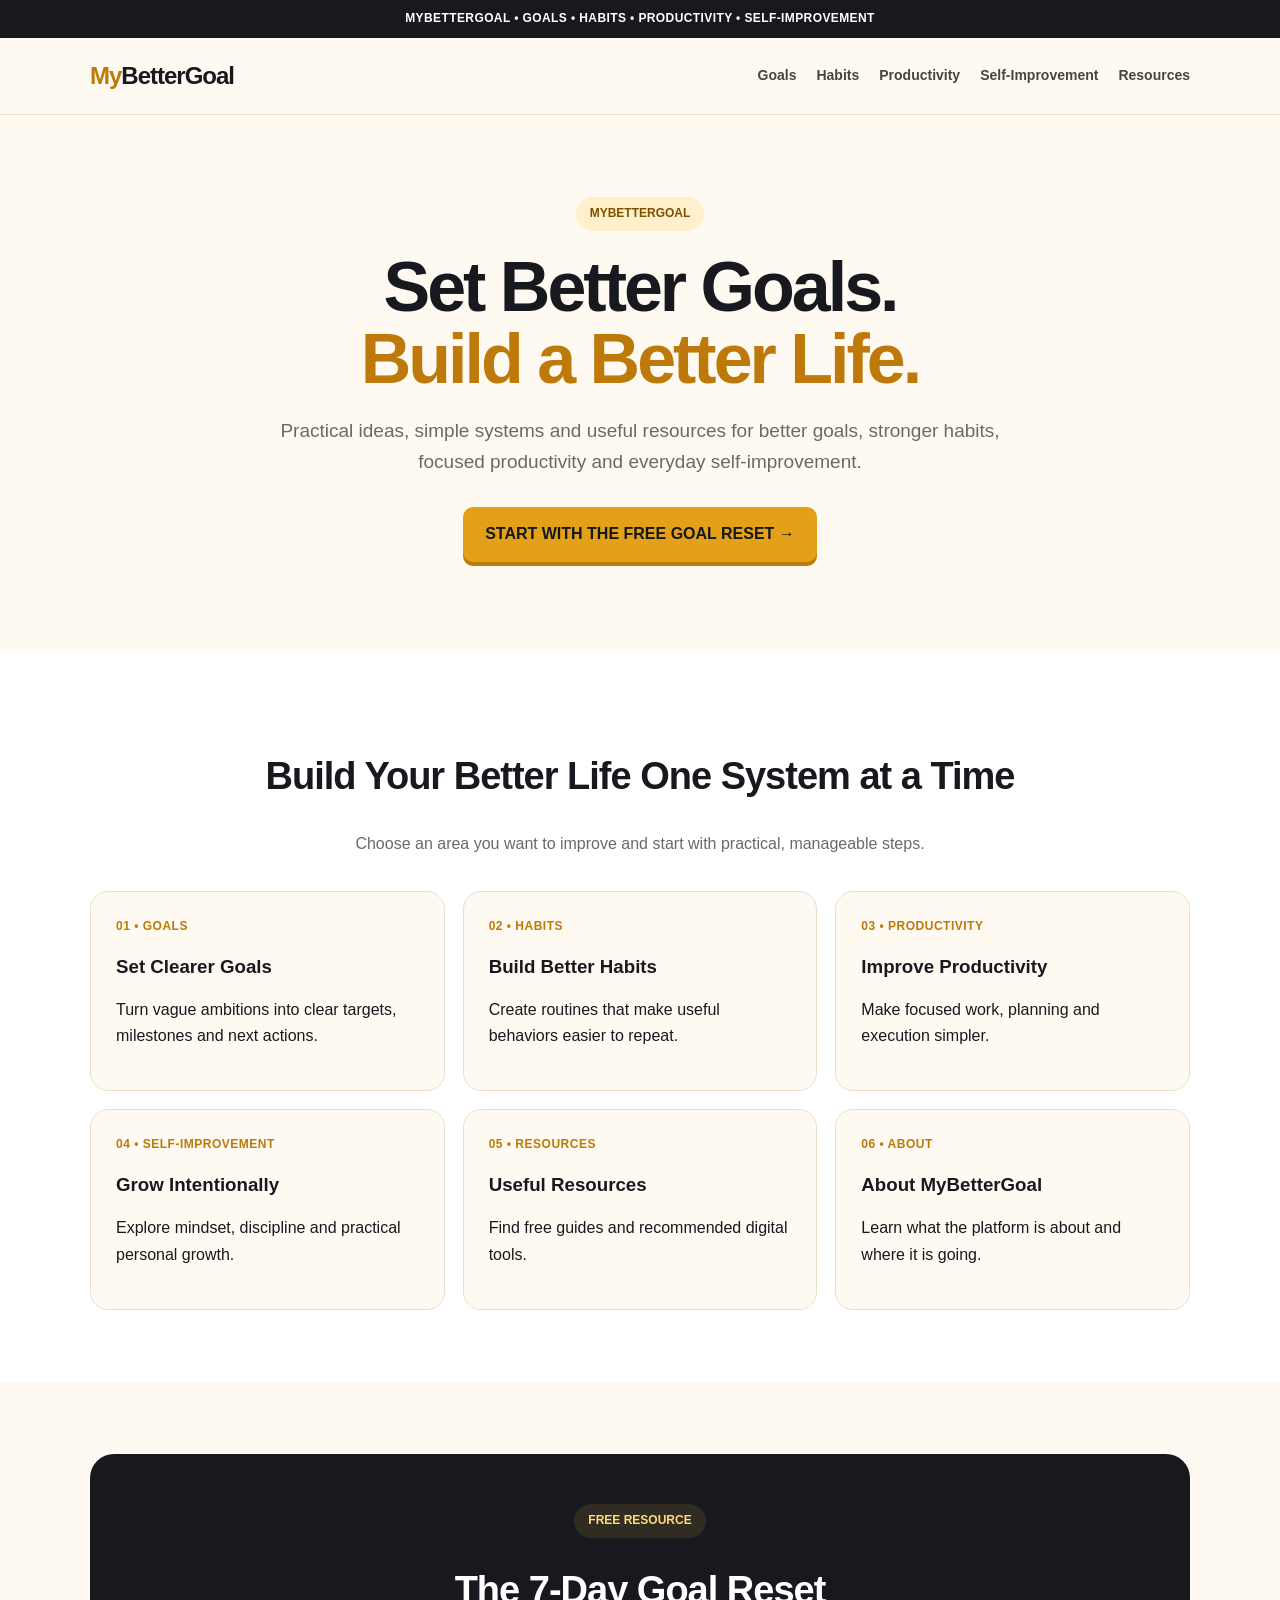
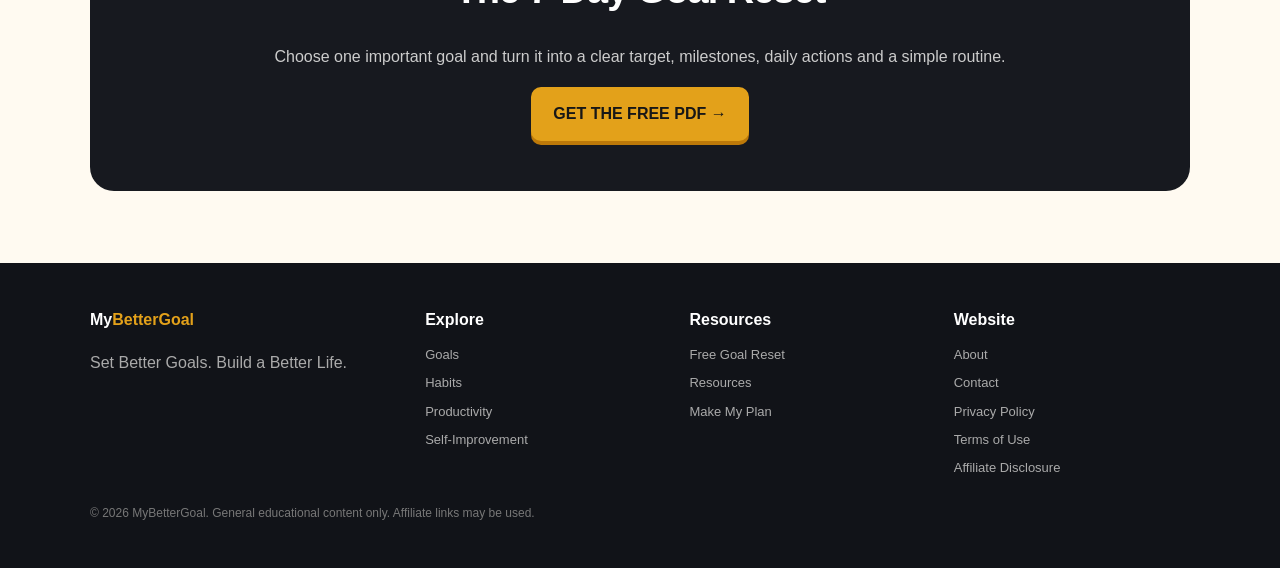
==== index.html @ 0b48a6c0 "Launch MyBetterGoal website" ====
<!doctype html>
<html lang="en">
<head>
<meta charset="utf-8">
<meta name="viewport" content="width=device-width, initial-scale=1">
<title>Goals, Habits & Self-Improvement | MyBetterGoal</title>
<meta name="description" content="MyBetterGoal helps you set better goals, build stronger habits, improve productivity and create a better life.">
<link rel="stylesheet" href="/assets/css/style.css">
</head>
<body>
<div class="topbar">MYBETTERGOAL • GOALS • HABITS • PRODUCTIVITY • SELF-IMPROVEMENT</div>
<header class="site-header"><div class="container"><nav>
<a class="logo" href="/"><span class="my">My</span>BetterGoal</a>
<div class="nav">
<a href="/goals/">Goals</a><a href="/habits/">Habits</a><a href="/productivity/">Productivity</a>
<a href="/self-improvement/">Self-Improvement</a><a href="/resources/">Resources</a>
</div></nav></div></header>

<main>
<section class="hero"><div class="container">
<div class="pill">MYBETTERGOAL</div>
<h1>Set Better Goals.<br><span class="accent">Build a Better Life.</span></h1>
<p class="lead">Practical ideas, simple systems and useful resources for better goals, stronger habits, focused productivity and everyday self-improvement.</p>
<a class="btn" href="/free-goal-reset/">START WITH THE FREE GOAL RESET →</a>
</div></section>
<section class="section white"><div class="container">
<h2 class="center">Build Your Better Life One System at a Time</h2>
<p class="intro center">Choose an area you want to improve and start with practical, manageable steps.</p>
<div class="grid">
<a class="card card-link" href="/goals/"><div class="number">01 • GOALS</div><h3>Set Clearer Goals</h3><p>Turn vague ambitions into clear targets, milestones and next actions.</p></a>
<a class="card card-link" href="/habits/"><div class="number">02 • HABITS</div><h3>Build Better Habits</h3><p>Create routines that make useful behaviors easier to repeat.</p></a>
<a class="card card-link" href="/productivity/"><div class="number">03 • PRODUCTIVITY</div><h3>Improve Productivity</h3><p>Make focused work, planning and execution simpler.</p></a>
<a class="card card-link" href="/self-improvement/"><div class="number">04 • SELF-IMPROVEMENT</div><h3>Grow Intentionally</h3><p>Explore mindset, discipline and practical personal growth.</p></a>
<a class="card card-link" href="/resources/"><div class="number">05 • RESOURCES</div><h3>Useful Resources</h3><p>Find free guides and recommended digital tools.</p></a>
<a class="card card-link" href="/about/"><div class="number">06 • ABOUT</div><h3>About MyBetterGoal</h3><p>Learn what the platform is about and where it is going.</p></a>
</div></div></section>
<section class="section"><div class="container"><div class="darkbox">
<div class="pill">FREE RESOURCE</div><h2>The 7-Day Goal Reset</h2>
<p>Choose one important goal and turn it into a clear target, milestones, daily actions and a simple routine.</p>
<a class="btn" href="/free-goal-reset/">GET THE FREE PDF →</a>
</div></div></section>
</main>

<footer><div class="container"><div class="footer-grid">
<div><div class="footer-title">My<span style="color:#e3a11a">BetterGoal</span></div><p>Set Better Goals. Build a Better Life.</p></div>
<div><div class="footer-title">Explore</div><div class="footer-links">
<a href="/goals/">Goals</a><a href="/habits/">Habits</a><a href="/productivity/">Productivity</a><a href="/self-improvement/">Self-Improvement</a></div></div>
<div><div class="footer-title">Resources</div><div class="footer-links">
<a href="/free-goal-reset/">Free Goal Reset</a><a href="/resources/">Resources</a><a href="/make-my-plan/">Make My Plan</a></div></div>
<div><div class="footer-title">Website</div><div class="footer-links">
<a href="/about/">About</a><a href="/contact/">Contact</a><a href="/privacy-policy.html">Privacy Policy</a>
<a href="/terms.html">Terms of Use</a><a href="/affiliate-disclosure.html">Affiliate Disclosure</a></div></div>
</div><div class="fine">© 2026 MyBetterGoal. General educational content only. Affiliate links may be used.</div></div></footer>
</body></html>
---- assets/css/style.css ----
:root{--bg:#fffaf1;--ink:#17191f;--muted:#696969;--accent:#e3a11a;--accent-dark:#bd7909;--card:#fff;--line:#eadfcd}
*{box-sizing:border-box}html{scroll-behavior:smooth}body{margin:0;background:var(--bg);color:var(--ink);font-family:Arial,Helvetica,sans-serif;line-height:1.65}
a{color:inherit}.container{width:min(1100px,92%);margin:auto}
.topbar{background:var(--ink);color:#fff;text-align:center;font-size:12px;font-weight:800;padding:9px 12px;letter-spacing:.4px}
header.site-header{background:var(--bg);border-bottom:1px solid var(--line)}nav{min-height:76px;display:flex;align-items:center;justify-content:space-between;gap:20px}
.logo{text-decoration:none;font-size:24px;font-weight:900;letter-spacing:-1px}.logo .my{color:var(--accent-dark)}
.nav{display:flex;gap:20px;align-items:center}.nav a{text-decoration:none;font-size:14px;font-weight:700;color:#454545}.nav a:hover{color:var(--accent-dark)}
.hero{padding:82px 0 90px;text-align:center}.pill{display:inline-block;background:#fff0cb;color:#7c5200;border-radius:999px;padding:7px 14px;font-size:12px;font-weight:900}
h1{font-size:clamp(42px,6vw,70px);line-height:1.03;letter-spacing:-3px;margin:20px auto;max-width:900px}h2{font-size:38px;line-height:1.15;letter-spacing:-1px}h3{line-height:1.2}
.accent{color:var(--accent-dark)}.lead{font-size:19px;color:var(--muted);max-width:750px;margin:0 auto 30px}
.btn{display:inline-block;background:var(--accent);color:#171717;text-decoration:none;font-weight:900;padding:14px 22px;border-radius:10px;box-shadow:0 4px var(--accent-dark);transition:.15s}.btn:hover{transform:translateY(-1px)}
.btn.dark{background:var(--ink);color:#fff;box-shadow:none}.btn.small{padding:10px 16px;font-size:13px}
.section{padding:72px 0}.white{background:#fff}.center{text-align:center}.intro{max-width:730px;margin:0 auto 34px;color:var(--muted)}
.grid{display:grid;grid-template-columns:repeat(3,1fr);gap:18px}.card{background:var(--card);border:1px solid var(--line);border-radius:18px;padding:25px}.white .card{background:var(--bg)}
.card-link{text-decoration:none}.number{color:var(--accent-dark);font-size:12px;font-weight:900;letter-spacing:.5px}
.darkbox{background:var(--ink);color:#fff;border-radius:24px;padding:50px;text-align:center}.darkbox p{color:#ccc}.darkbox .pill{background:#302c22;color:#ffd979}
.article{max-width:820px;margin:auto}.article h1{max-width:none;font-size:52px}.article p,.article li{font-size:17px;color:#4f4f4f}.article li{margin:8px 0}
.offer{background:#fff;border:1px solid var(--line);border-radius:24px;overflow:hidden;box-shadow:0 16px 45px rgba(40,30,15,.08)}.offer-head{background:var(--ink);color:#fff;text-align:center;padding:48px}.offer-head h1{color:#fff}.offer-body{padding:40px}.two{display:grid;grid-template-columns:1.2fr .8fr;gap:30px}.price{background:#fff7e4;border:1px solid #efd49a;border-radius:18px;padding:28px;text-align:center}.price .big{font-size:30px;font-weight:900}.feature{padding:14px 0;border-bottom:1px solid #eee}.feature span{display:block;color:var(--muted);font-size:14px}
footer{background:#111318;color:#aaa;padding:44px 0}.footer-grid{display:grid;grid-template-columns:1.3fr 1fr 1fr 1fr;gap:28px}.footer-title{color:#fff;font-weight:900;margin-bottom:10px}.footer-links{display:flex;flex-direction:column;gap:7px}.footer-links a{font-size:13px;color:#aaa;text-decoration:none}.footer-links a:hover{color:#fff}.fine{font-size:12px;color:#777;margin-top:25px}
@media(max-width:760px){.nav{display:none}.grid,.two,.footer-grid{grid-template-columns:1fr}.hero{padding:55px 0 65px}.section{padding:52px 0}h1{letter-spacing:-2px}.darkbox,.offer-body{padding:27px}}
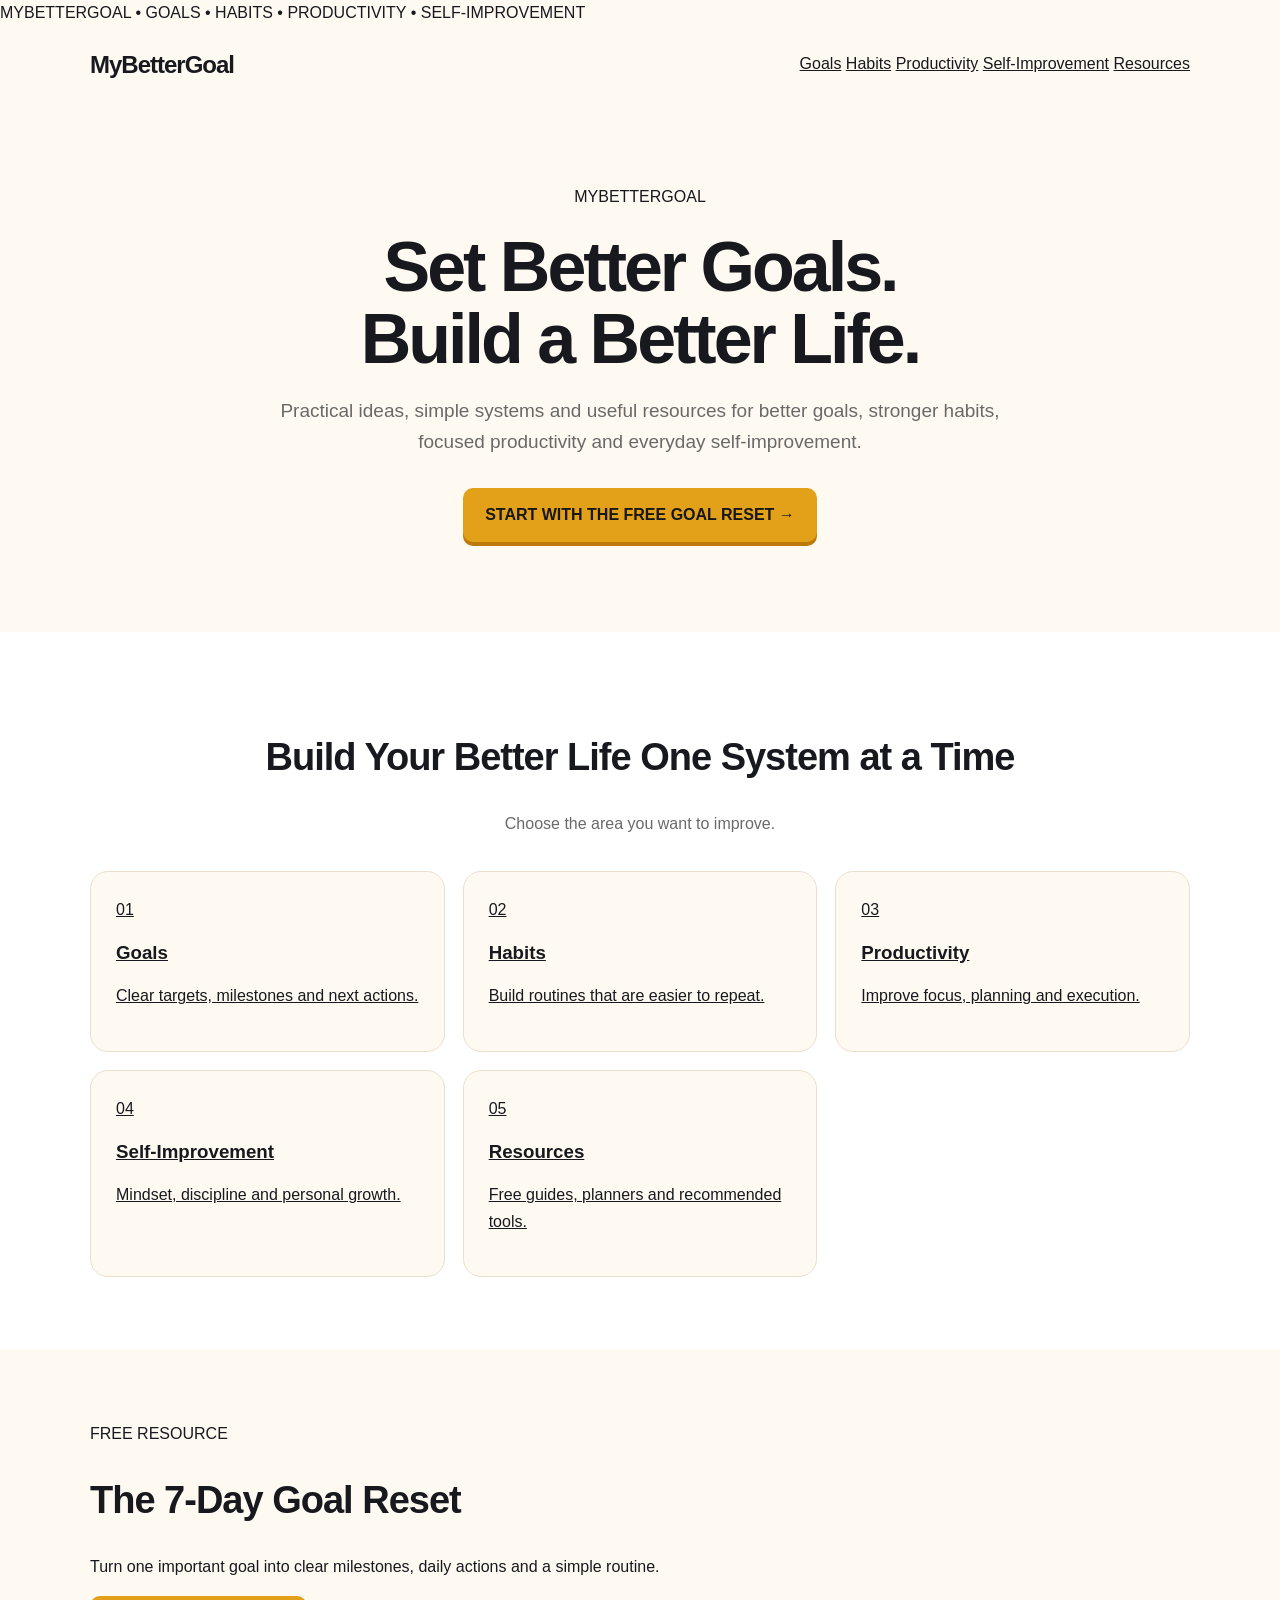
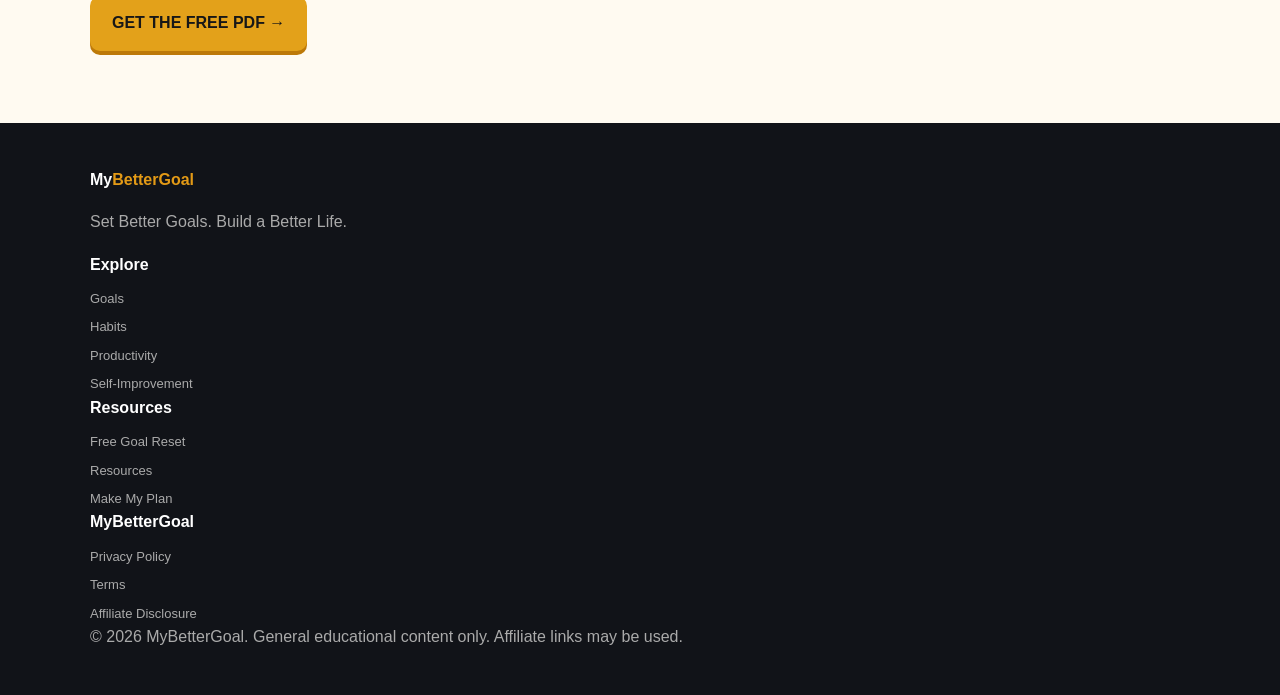
==== commit 043496b1: "Update index.html" ====
--- a/index.html
+++ b/index.html
@@ -1,54 +1,323 @@
 <!doctype html>
 <html lang="en">
+
 <head>
 <meta charset="utf-8">
 <meta name="viewport" content="width=device-width, initial-scale=1">
+
 <title>Goals, Habits & Self-Improvement | MyBetterGoal</title>
-<meta name="description" content="MyBetterGoal helps you set better goals, build stronger habits, improve productivity and create a better life.">
+
+<meta
+  name="description"
+  content="MyBetterGoal helps you set better goals, build better habits and improve productivity."
+>
+
 <link rel="stylesheet" href="/assets/css/style.css">
 </head>
+
 <body>
-<div class="topbar">MYBETTERGOAL • GOALS • HABITS • PRODUCTIVITY • SELF-IMPROVEMENT</div>
-<header class="site-header"><div class="container"><nav>
-<a class="logo" href="/"><span class="my">My</span>BetterGoal</a>
-<div class="nav">
-<a href="/goals/">Goals</a><a href="/habits/">Habits</a><a href="/productivity/">Productivity</a>
-<a href="/self-improvement/">Self-Improvement</a><a href="/resources/">Resources</a>
-</div></nav></div></header>
-
-<main>
-<section class="hero"><div class="container">
-<div class="pill">MYBETTERGOAL</div>
-<h1>Set Better Goals.<br><span class="accent">Build a Better Life.</span></h1>
-<p class="lead">Practical ideas, simple systems and useful resources for better goals, stronger habits, focused productivity and everyday self-improvement.</p>
-<a class="btn" href="/free-goal-reset/">START WITH THE FREE GOAL RESET →</a>
-</div></section>
-<section class="section white"><div class="container">
-<h2 class="center">Build Your Better Life One System at a Time</h2>
-<p class="intro center">Choose an area you want to improve and start with practical, manageable steps.</p>
-<div class="grid">
-<a class="card card-link" href="/goals/"><div class="number">01 • GOALS</div><h3>Set Clearer Goals</h3><p>Turn vague ambitions into clear targets, milestones and next actions.</p></a>
-<a class="card card-link" href="/habits/"><div class="number">02 • HABITS</div><h3>Build Better Habits</h3><p>Create routines that make useful behaviors easier to repeat.</p></a>
-<a class="card card-link" href="/productivity/"><div class="number">03 • PRODUCTIVITY</div><h3>Improve Productivity</h3><p>Make focused work, planning and execution simpler.</p></a>
-<a class="card card-link" href="/self-improvement/"><div class="number">04 • SELF-IMPROVEMENT</div><h3>Grow Intentionally</h3><p>Explore mindset, discipline and practical personal growth.</p></a>
-<a class="card card-link" href="/resources/"><div class="number">05 • RESOURCES</div><h3>Useful Resources</h3><p>Find free guides and recommended digital tools.</p></a>
-<a class="card card-link" href="/about/"><div class="number">06 • ABOUT</div><h3>About MyBetterGoal</h3><p>Learn what the platform is about and where it is going.</p></a>
-</div></div></section>
-<section class="section"><div class="container"><div class="darkbox">
-<div class="pill">FREE RESOURCE</div><h2>The 7-Day Goal Reset</h2>
-<p>Choose one important goal and turn it into a clear target, milestones, daily actions and a simple routine.</p>
-<a class="btn" href="/free-goal-reset/">GET THE FREE PDF →</a>
-</div></div></section>
-</main>
-
-<footer><div class="container"><div class="footer-grid">
-<div><div class="footer-title">My<span style="color:#e3a11a">BetterGoal</span></div><p>Set Better Goals. Build a Better Life.</p></div>
-<div><div class="footer-title">Explore</div><div class="footer-links">
-<a href="/goals/">Goals</a><a href="/habits/">Habits</a><a href="/productivity/">Productivity</a><a href="/self-improvement/">Self-Improvement</a></div></div>
-<div><div class="footer-title">Resources</div><div class="footer-links">
-<a href="/free-goal-reset/">Free Goal Reset</a><a href="/resources/">Resources</a><a href="/make-my-plan/">Make My Plan</a></div></div>
-<div><div class="footer-title">Website</div><div class="footer-links">
-<a href="/about/">About</a><a href="/contact/">Contact</a><a href="/privacy-policy.html">Privacy Policy</a>
-<a href="/terms.html">Terms of Use</a><a href="/affiliate-disclosure.html">Affiliate Disclosure</a></div></div>
-</div><div class="fine">© 2026 MyBetterGoal. General educational content only. Affiliate links may be used.</div></div></footer>
-</body></html>+
+<div class="top">
+  MYBETTERGOAL • GOALS • HABITS • PRODUCTIVITY • SELF-IMPROVEMENT
+</div>
+
+<div class="container">
+
+  <nav>
+
+    <a class="logo" href="/">
+      <span>My</span>BetterGoal
+    </a>
+
+    <div class="navlinks">
+
+      <a href="/goals/">Goals</a>
+
+      <a href="/habits/">Habits</a>
+
+      <a href="/productivity/">Productivity</a>
+
+      <a href="/self-improvement/">Self-Improvement</a>
+
+      <a href="/resources/">Resources</a>
+
+    </div>
+
+  </nav>
+
+</div>
+
+
+<header class="hero">
+
+  <div class="container">
+
+    <div class="badge">
+      MYBETTERGOAL
+    </div>
+
+    <h1>
+      Set Better Goals.<br>
+      <span class="gold">Build a Better Life.</span>
+    </h1>
+
+    <p class="lead">
+      Practical ideas, simple systems and useful resources for better goals,
+      stronger habits, focused productivity and everyday self-improvement.
+    </p>
+
+    <a class="btn" href="/free-goal-reset/">
+      START WITH THE FREE GOAL RESET →
+    </a>
+
+  </div>
+
+</header>
+
+
+<section class="section white">
+
+  <div class="container">
+
+    <h2 class="center">
+      Build Your Better Life One System at a Time
+    </h2>
+
+    <p class="intro center">
+      Choose the area you want to improve.
+    </p>
+
+    <div class="grid">
+
+      <a class="card" href="/goals/">
+
+        <div class="num">
+          01
+        </div>
+
+        <h3>
+          Goals
+        </h3>
+
+        <p>
+          Clear targets, milestones and next actions.
+        </p>
+
+      </a>
+
+
+      <a class="card" href="/habits/">
+
+        <div class="num">
+          02
+        </div>
+
+        <h3>
+          Habits
+        </h3>
+
+        <p>
+          Build routines that are easier to repeat.
+        </p>
+
+      </a>
+
+
+      <a class="card" href="/productivity/">
+
+        <div class="num">
+          03
+        </div>
+
+        <h3>
+          Productivity
+        </h3>
+
+        <p>
+          Improve focus, planning and execution.
+        </p>
+
+      </a>
+
+
+      <a class="card" href="/self-improvement/">
+
+        <div class="num">
+          04
+        </div>
+
+        <h3>
+          Self-Improvement
+        </h3>
+
+        <p>
+          Mindset, discipline and personal growth.
+        </p>
+
+      </a>
+
+
+      <a class="card" href="/resources/">
+
+        <div class="num">
+          05
+        </div>
+
+        <h3>
+          Resources
+        </h3>
+
+        <p>
+          Free guides, planners and recommended tools.
+        </p>
+
+      </a>
+
+    </div>
+
+  </div>
+
+</section>
+
+
+<section class="section">
+
+  <div class="container">
+
+    <div class="resource">
+
+      <div class="badge">
+        FREE RESOURCE
+      </div>
+
+      <h2>
+        The 7-Day Goal Reset
+      </h2>
+
+      <p>
+        Turn one important goal into clear milestones,
+        daily actions and a simple routine.
+      </p>
+
+      <a class="btn" href="/free-goal-reset/">
+        GET THE FREE PDF →
+      </a>
+
+    </div>
+
+  </div>
+
+</section>
+
+
+<footer>
+
+  <div class="container">
+
+    <div class="footergrid">
+
+      <div>
+
+        <div class="footer-title">
+          My<span style="color:#e39a16">BetterGoal</span>
+        </div>
+
+        <p>
+          Set Better Goals. Build a Better Life.
+        </p>
+
+      </div>
+
+
+      <div>
+
+        <div class="footer-title">
+          Explore
+        </div>
+
+        <div class="footer-links">
+
+          <a href="/goals/">
+            Goals
+          </a>
+
+          <a href="/habits/">
+            Habits
+          </a>
+
+          <a href="/productivity/">
+            Productivity
+          </a>
+
+          <a href="/self-improvement/">
+            Self-Improvement
+          </a>
+
+        </div>
+
+      </div>
+
+
+      <div>
+
+        <div class="footer-title">
+          Resources
+        </div>
+
+        <div class="footer-links">
+
+          <a href="/free-goal-reset/">
+            Free Goal Reset
+          </a>
+
+          <a href="/resources/">
+            Resources
+          </a>
+
+          <a href="/make-my-plan/">
+            Make My Plan
+          </a>
+
+        </div>
+
+      </div>
+
+
+      <div>
+
+        <div class="footer-title">
+          MyBetterGoal
+        </div>
+
+        <div class="footer-links">
+
+
+          <a href="/privacy-policy.html">
+            Privacy Policy
+          </a>
+
+          <a href="/terms.html">
+            Terms
+          </a>
+
+          <a href="/affiliate-disclosure.html">
+            Affiliate Disclosure
+          </a>
+
+        </div>
+
+      </div>
+
+    </div>
+
+    <div class="legal">
+      © 2026 MyBetterGoal. General educational content only.
+      Affiliate links may be used.
+    </div>
+
+  </div>
+
+</footer>
+
+</body>
+</html>
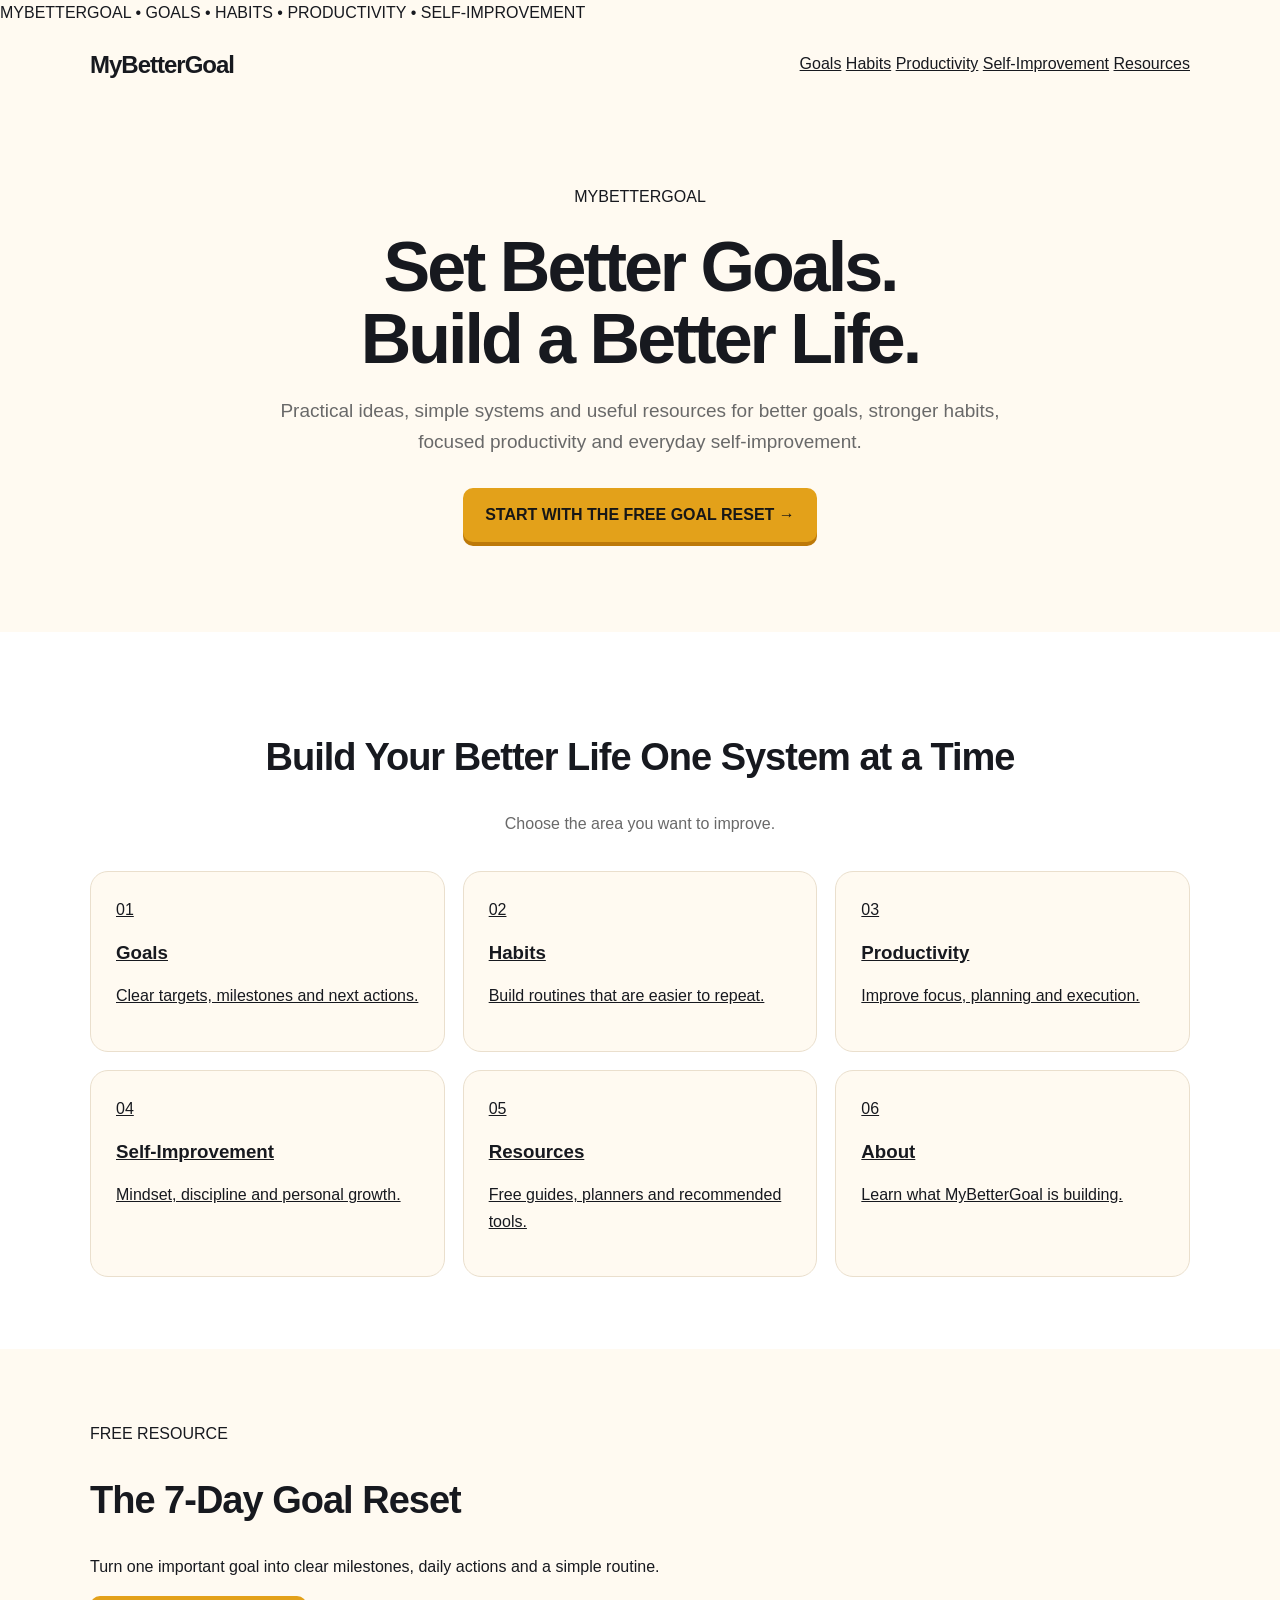
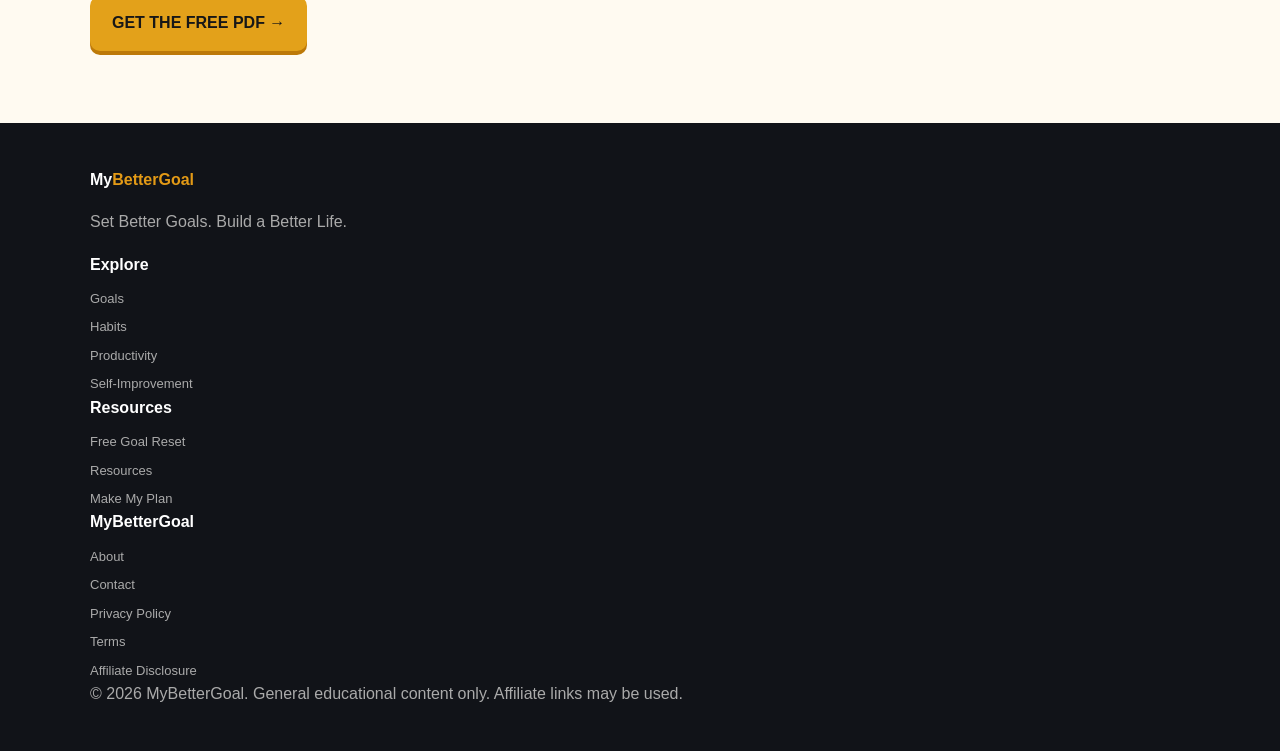
==== commit 6b57f251: "Update index.html" ====
--- a/index.html
+++ b/index.html
@@ -3,7 +3,7 @@
 
 <head>
 <meta charset="utf-8">
-<meta name="viewport" content="width=device-width, initial-scale=1">
+<meta name="viewport" content="width=device-width,initial-scale=1">
 
 <title>Goals, Habits & Self-Improvement | MyBetterGoal</title>
 
@@ -18,304 +18,219 @@
 <body>
 
 <div class="top">
-  MYBETTERGOAL • GOALS • HABITS • PRODUCTIVITY • SELF-IMPROVEMENT
-</div>
-
-<div class="container">
-
-  <nav>
-
-    <a class="logo" href="/">
-      <span>My</span>BetterGoal
-    </a>
-
-    <div class="navlinks">
-
-      <a href="/goals/">Goals</a>
-
-      <a href="/habits/">Habits</a>
-
-      <a href="/productivity/">Productivity</a>
-
-      <a href="/self-improvement/">Self-Improvement</a>
-
-      <a href="/resources/">Resources</a>
-
-    </div>
-
-  </nav>
-
-</div>
-
+MYBETTERGOAL • GOALS • HABITS • PRODUCTIVITY • SELF-IMPROVEMENT
+</div>
+
+<div class="container">
+
+<nav>
+
+<a class="logo" href="/">
+<span>My</span>BetterGoal
+</a>
+
+<div class="navlinks">
+
+<a href="/goals/">Goals</a>
+<a href="/habits/">Habits</a>
+<a href="/productivity/">Productivity</a>
+<a href="/self-improvement/">Self-Improvement</a>
+<a href="/resources/">Resources</a>
+
+</div>
+
+</nav>
+
+</div>
 
 <header class="hero">
 
-  <div class="container">
-
-    <div class="badge">
-      MYBETTERGOAL
-    </div>
-
-    <h1>
-      Set Better Goals.<br>
-      <span class="gold">Build a Better Life.</span>
-    </h1>
-
-    <p class="lead">
-      Practical ideas, simple systems and useful resources for better goals,
-      stronger habits, focused productivity and everyday self-improvement.
-    </p>
-
-    <a class="btn" href="/free-goal-reset/">
-      START WITH THE FREE GOAL RESET →
-    </a>
-
-  </div>
+<div class="container">
+
+<div class="badge">
+MYBETTERGOAL
+</div>
+
+<h1>
+Set Better Goals.<br>
+<span class="gold">Build a Better Life.</span>
+</h1>
+
+<p class="lead">
+Practical ideas, simple systems and useful resources for better goals,
+stronger habits, focused productivity and everyday self-improvement.
+</p>
+
+<a class="btn" href="/free-goal-reset/">
+START WITH THE FREE GOAL RESET →
+</a>
+
+</div>
 
 </header>
 
-
 <section class="section white">
 
-  <div class="container">
-
-    <h2 class="center">
-      Build Your Better Life One System at a Time
-    </h2>
-
-    <p class="intro center">
-      Choose the area you want to improve.
-    </p>
-
-    <div class="grid">
-
-      <a class="card" href="/goals/">
-
-        <div class="num">
-          01
-        </div>
-
-        <h3>
-          Goals
-        </h3>
-
-        <p>
-          Clear targets, milestones and next actions.
-        </p>
-
-      </a>
-
-
-      <a class="card" href="/habits/">
-
-        <div class="num">
-          02
-        </div>
-
-        <h3>
-          Habits
-        </h3>
-
-        <p>
-          Build routines that are easier to repeat.
-        </p>
-
-      </a>
-
-
-      <a class="card" href="/productivity/">
-
-        <div class="num">
-          03
-        </div>
-
-        <h3>
-          Productivity
-        </h3>
-
-        <p>
-          Improve focus, planning and execution.
-        </p>
-
-      </a>
-
-
-      <a class="card" href="/self-improvement/">
-
-        <div class="num">
-          04
-        </div>
-
-        <h3>
-          Self-Improvement
-        </h3>
-
-        <p>
-          Mindset, discipline and personal growth.
-        </p>
-
-      </a>
-
-
-      <a class="card" href="/resources/">
-
-        <div class="num">
-          05
-        </div>
-
-        <h3>
-          Resources
-        </h3>
-
-        <p>
-          Free guides, planners and recommended tools.
-        </p>
-
-      </a>
-
-    </div>
-
-  </div>
+<div class="container">
+
+<h2 class="center">
+Build Your Better Life One System at a Time
+</h2>
+
+<p class="intro center">
+Choose the area you want to improve.
+</p>
+
+<div class="grid">
+
+<a class="card" href="/goals/">
+<div class="num">01</div>
+<h3>Goals</h3>
+<p>Clear targets, milestones and next actions.</p>
+</a>
+
+<a class="card" href="/habits/">
+<div class="num">02</div>
+<h3>Habits</h3>
+<p>Build routines that are easier to repeat.</p>
+</a>
+
+<a class="card" href="/productivity/">
+<div class="num">03</div>
+<h3>Productivity</h3>
+<p>Improve focus, planning and execution.</p>
+</a>
+
+<a class="card" href="/self-improvement/">
+<div class="num">04</div>
+<h3>Self-Improvement</h3>
+<p>Mindset, discipline and personal growth.</p>
+</a>
+
+<a class="card" href="/resources/">
+<div class="num">05</div>
+<h3>Resources</h3>
+<p>Free guides, planners and recommended tools.</p>
+</a>
+
+<a class="card" href="/about/">
+<div class="num">06</div>
+<h3>About</h3>
+<p>Learn what MyBetterGoal is building.</p>
+</a>
+
+</div>
+
+</div>
 
 </section>
 
-
 <section class="section">
 
-  <div class="container">
-
-    <div class="resource">
-
-      <div class="badge">
-        FREE RESOURCE
-      </div>
-
-      <h2>
-        The 7-Day Goal Reset
-      </h2>
-
-      <p>
-        Turn one important goal into clear milestones,
-        daily actions and a simple routine.
-      </p>
-
-      <a class="btn" href="/free-goal-reset/">
-        GET THE FREE PDF →
-      </a>
-
-    </div>
-
-  </div>
+<div class="container">
+
+<div class="resource">
+
+<div class="badge">
+FREE RESOURCE
+</div>
+
+<h2>
+The 7-Day Goal Reset
+</h2>
+
+<p>
+Turn one important goal into clear milestones,
+daily actions and a simple routine.
+</p>
+
+<a class="btn" href="/free-goal-reset/">
+GET THE FREE PDF →
+</a>
+
+</div>
+
+</div>
 
 </section>
 
-
 <footer>
 
-  <div class="container">
-
-    <div class="footergrid">
-
-      <div>
-
-        <div class="footer-title">
-          My<span style="color:#e39a16">BetterGoal</span>
-        </div>
-
-        <p>
-          Set Better Goals. Build a Better Life.
-        </p>
-
-      </div>
-
-
-      <div>
-
-        <div class="footer-title">
-          Explore
-        </div>
-
-        <div class="footer-links">
-
-          <a href="/goals/">
-            Goals
-          </a>
-
-          <a href="/habits/">
-            Habits
-          </a>
-
-          <a href="/productivity/">
-            Productivity
-          </a>
-
-          <a href="/self-improvement/">
-            Self-Improvement
-          </a>
-
-        </div>
-
-      </div>
-
-
-      <div>
-
-        <div class="footer-title">
-          Resources
-        </div>
-
-        <div class="footer-links">
-
-          <a href="/free-goal-reset/">
-            Free Goal Reset
-          </a>
-
-          <a href="/resources/">
-            Resources
-          </a>
-
-          <a href="/make-my-plan/">
-            Make My Plan
-          </a>
-
-        </div>
-
-      </div>
-
-
-      <div>
-
-        <div class="footer-title">
-          MyBetterGoal
-        </div>
-
-        <div class="footer-links">
-
-
-          <a href="/privacy-policy.html">
-            Privacy Policy
-          </a>
-
-          <a href="/terms.html">
-            Terms
-          </a>
-
-          <a href="/affiliate-disclosure.html">
-            Affiliate Disclosure
-          </a>
-
-        </div>
-
-      </div>
-
-    </div>
-
-    <div class="legal">
-      © 2026 MyBetterGoal. General educational content only.
-      Affiliate links may be used.
-    </div>
-
-  </div>
+<div class="container">
+
+<div class="footergrid">
+
+<div>
+
+<div class="footer-title">
+My<span style="color:#e39a16">BetterGoal</span>
+</div>
+
+<p>
+Set Better Goals. Build a Better Life.
+</p>
+
+</div>
+
+<div>
+
+<div class="footer-title">
+Explore
+</div>
+
+<div class="footer-links">
+
+<a href="/goals/">Goals</a>
+<a href="/habits/">Habits</a>
+<a href="/productivity/">Productivity</a>
+<a href="/self-improvement/">Self-Improvement</a>
+
+</div>
+
+</div>
+
+<div>
+
+<div class="footer-title">
+Resources
+</div>
+
+<div class="footer-links">
+
+<a href="/free-goal-reset/">Free Goal Reset</a>
+<a href="/resources/">Resources</a>
+<a href="/make-my-plan/">Make My Plan</a>
+
+</div>
+
+</div>
+
+<div>
+
+<div class="footer-title">
+MyBetterGoal
+</div>
+
+<div class="footer-links">
+
+<a href="/about/">About</a>
+<a href="/contact/">Contact</a>
+<a href="/privacy-policy.html">Privacy Policy</a>
+<a href="/terms.html">Terms</a>
+<a href="/affiliate-disclosure.html">Affiliate Disclosure</a>
+
+</div>
+
+</div>
+
+</div>
+
+<div class="legal">
+© 2026 MyBetterGoal. General educational content only.
+Affiliate links may be used.
+</div>
+
+</div>
 
 </footer>
 
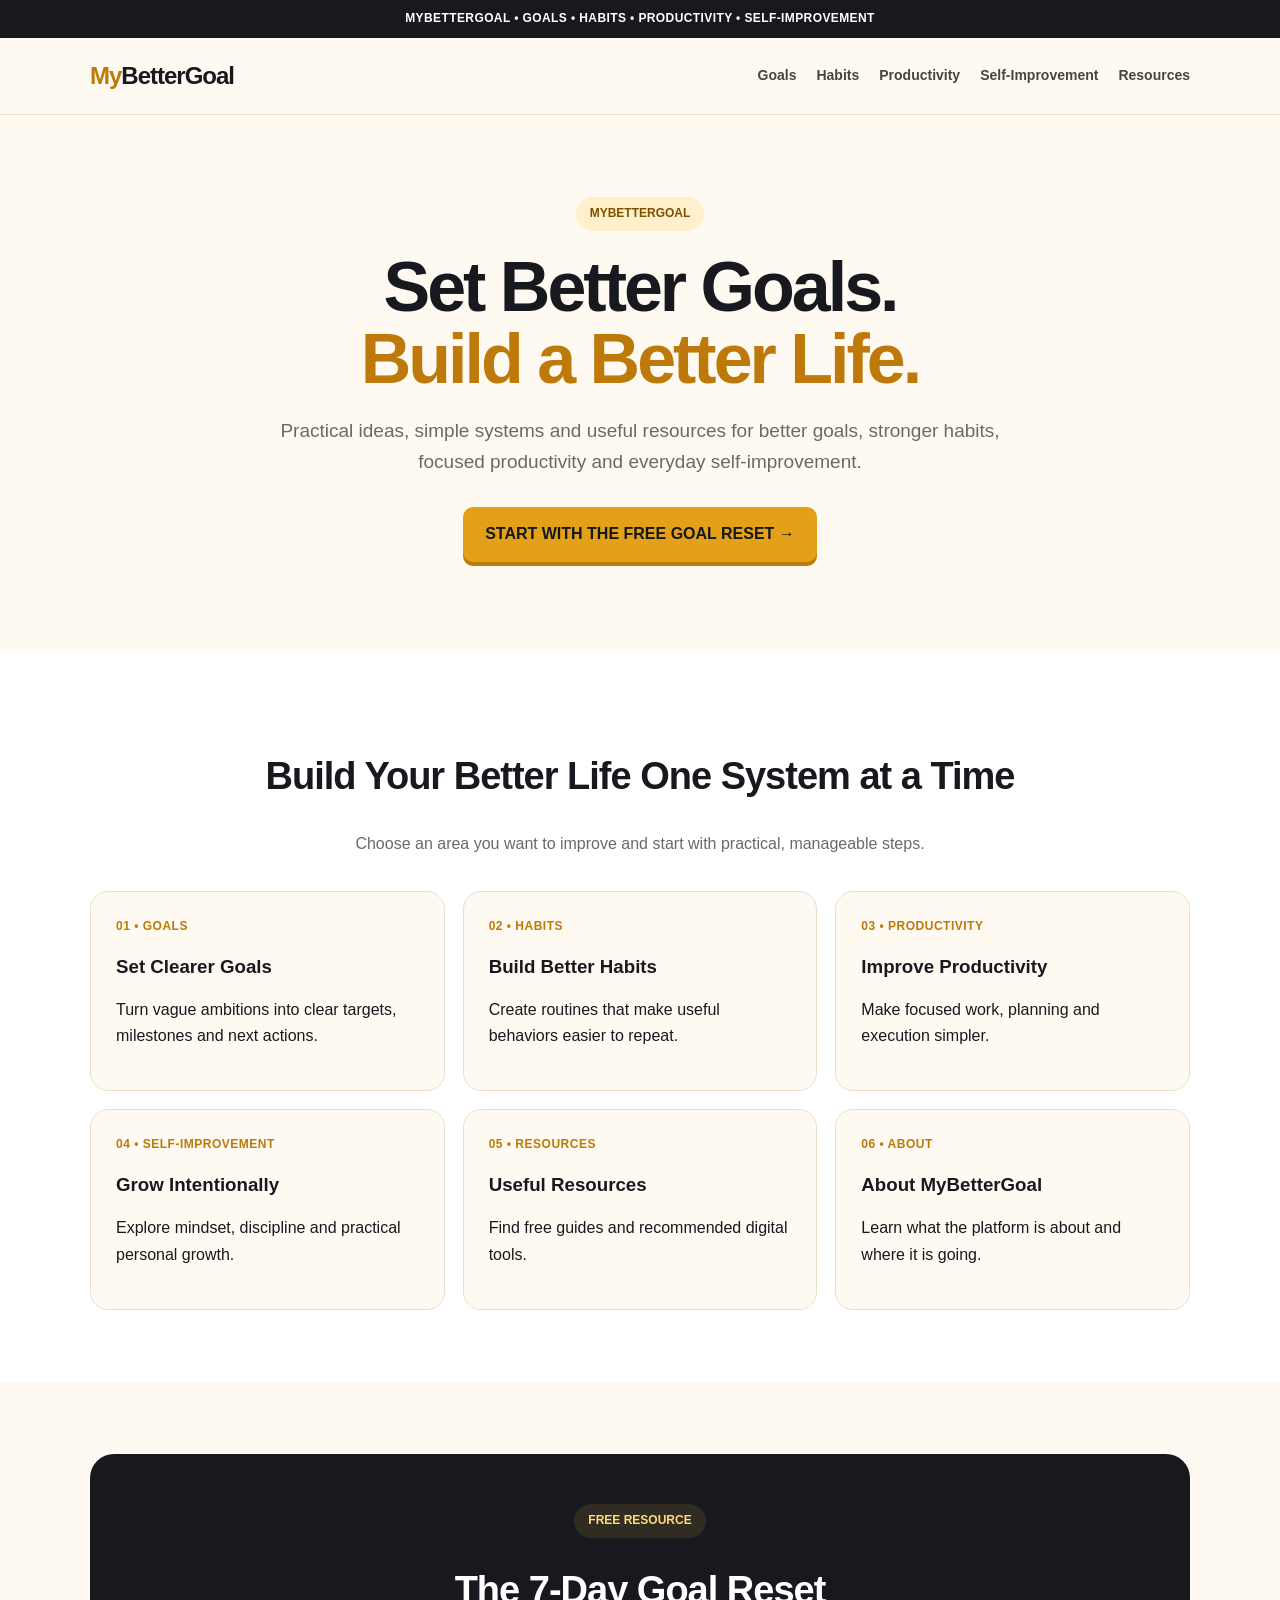
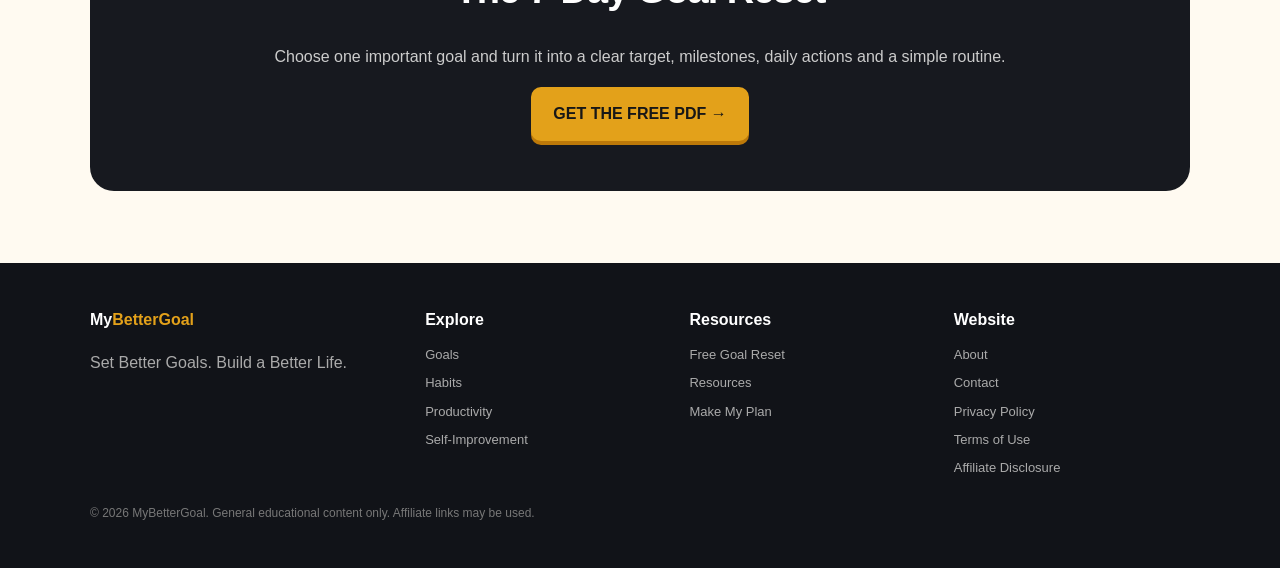
==== commit 67b90d35: "Update index.html" ====
--- a/index.html
+++ b/index.html
@@ -1,238 +1,54 @@
 <!doctype html>
 <html lang="en">
-
 <head>
 <meta charset="utf-8">
-<meta name="viewport" content="width=device-width,initial-scale=1">
-
+<meta name="viewport" content="width=device-width, initial-scale=1">
 <title>Goals, Habits & Self-Improvement | MyBetterGoal</title>
-
-<meta
-  name="description"
-  content="MyBetterGoal helps you set better goals, build better habits and improve productivity."
->
-
+<meta name="description" content="MyBetterGoal helps you set better goals, build stronger habits, improve productivity and create a better life.">
 <link rel="stylesheet" href="/assets/css/style.css">
 </head>
+<body>
+<div class="topbar">MYBETTERGOAL • GOALS • HABITS • PRODUCTIVITY • SELF-IMPROVEMENT</div>
+<header class="site-header"><div class="container"><nav>
+<a class="logo" href="/"><span class="my">My</span>BetterGoal</a>
+<div class="nav">
+<a href="/goals/">Goals</a><a href="/habits/">Habits</a><a href="/productivity/">Productivity</a>
+<a href="/self-improvement/">Self-Improvement</a><a href="/resources/">Resources</a>
+</div></nav></div></header>
 
-<body>
+<main>
+<section class="hero"><div class="container">
+<div class="pill">MYBETTERGOAL</div>
+<h1>Set Better Goals.<br><span class="accent">Build a Better Life.</span></h1>
+<p class="lead">Practical ideas, simple systems and useful resources for better goals, stronger habits, focused productivity and everyday self-improvement.</p>
+<a class="btn" href="/free-goal-reset/">START WITH THE FREE GOAL RESET →</a>
+</div></section>
+<section class="section white"><div class="container">
+<h2 class="center">Build Your Better Life One System at a Time</h2>
+<p class="intro center">Choose an area you want to improve and start with practical, manageable steps.</p>
+<div class="grid">
+<a class="card card-link" href="/goals/"><div class="number">01 • GOALS</div><h3>Set Clearer Goals</h3><p>Turn vague ambitions into clear targets, milestones and next actions.</p></a>
+<a class="card card-link" href="/habits/"><div class="number">02 • HABITS</div><h3>Build Better Habits</h3><p>Create routines that make useful behaviors easier to repeat.</p></a>
+<a class="card card-link" href="/productivity/"><div class="number">03 • PRODUCTIVITY</div><h3>Improve Productivity</h3><p>Make focused work, planning and execution simpler.</p></a>
+<a class="card card-link" href="/self-improvement/"><div class="number">04 • SELF-IMPROVEMENT</div><h3>Grow Intentionally</h3><p>Explore mindset, discipline and practical personal growth.</p></a>
+<a class="card card-link" href="/resources/"><div class="number">05 • RESOURCES</div><h3>Useful Resources</h3><p>Find free guides and recommended digital tools.</p></a>
+<a class="card card-link" href="/about/"><div class="number">06 • ABOUT</div><h3>About MyBetterGoal</h3><p>Learn what the platform is about and where it is going.</p></a>
+</div></div></section>
+<section class="section"><div class="container"><div class="darkbox">
+<div class="pill">FREE RESOURCE</div><h2>The 7-Day Goal Reset</h2>
+<p>Choose one important goal and turn it into a clear target, milestones, daily actions and a simple routine.</p>
+<a class="btn" href="/free-goal-reset/">GET THE FREE PDF →</a>
+</div></div></section>
+</main>
 
-<div class="top">
-MYBETTERGOAL • GOALS • HABITS • PRODUCTIVITY • SELF-IMPROVEMENT
-</div>
-
-<div class="container">
-
-<nav>
-
-<a class="logo" href="/">
-<span>My</span>BetterGoal
-</a>
-
-<div class="navlinks">
-
-<a href="/goals/">Goals</a>
-<a href="/habits/">Habits</a>
-<a href="/productivity/">Productivity</a>
-<a href="/self-improvement/">Self-Improvement</a>
-<a href="/resources/">Resources</a>
-
-</div>
-
-</nav>
-
-</div>
-
-<header class="hero">
-
-<div class="container">
-
-<div class="badge">
-MYBETTERGOAL
-</div>
-
-<h1>
-Set Better Goals.<br>
-<span class="gold">Build a Better Life.</span>
-</h1>
-
-<p class="lead">
-Practical ideas, simple systems and useful resources for better goals,
-stronger habits, focused productivity and everyday self-improvement.
-</p>
-
-<a class="btn" href="/free-goal-reset/">
-START WITH THE FREE GOAL RESET →
-</a>
-
-</div>
-
-</header>
-
-<section class="section white">
-
-<div class="container">
-
-<h2 class="center">
-Build Your Better Life One System at a Time
-</h2>
-
-<p class="intro center">
-Choose the area you want to improve.
-</p>
-
-<div class="grid">
-
-<a class="card" href="/goals/">
-<div class="num">01</div>
-<h3>Goals</h3>
-<p>Clear targets, milestones and next actions.</p>
-</a>
-
-<a class="card" href="/habits/">
-<div class="num">02</div>
-<h3>Habits</h3>
-<p>Build routines that are easier to repeat.</p>
-</a>
-
-<a class="card" href="/productivity/">
-<div class="num">03</div>
-<h3>Productivity</h3>
-<p>Improve focus, planning and execution.</p>
-</a>
-
-<a class="card" href="/self-improvement/">
-<div class="num">04</div>
-<h3>Self-Improvement</h3>
-<p>Mindset, discipline and personal growth.</p>
-</a>
-
-<a class="card" href="/resources/">
-<div class="num">05</div>
-<h3>Resources</h3>
-<p>Free guides, planners and recommended tools.</p>
-</a>
-
-<a class="card" href="/about/">
-<div class="num">06</div>
-<h3>About</h3>
-<p>Learn what MyBetterGoal is building.</p>
-</a>
-
-</div>
-
-</div>
-
-</section>
-
-<section class="section">
-
-<div class="container">
-
-<div class="resource">
-
-<div class="badge">
-FREE RESOURCE
-</div>
-
-<h2>
-The 7-Day Goal Reset
-</h2>
-
-<p>
-Turn one important goal into clear milestones,
-daily actions and a simple routine.
-</p>
-
-<a class="btn" href="/free-goal-reset/">
-GET THE FREE PDF →
-</a>
-
-</div>
-
-</div>
-
-</section>
-
-<footer>
-
-<div class="container">
-
-<div class="footergrid">
-
-<div>
-
-<div class="footer-title">
-My<span style="color:#e39a16">BetterGoal</span>
-</div>
-
-<p>
-Set Better Goals. Build a Better Life.
-</p>
-
-</div>
-
-<div>
-
-<div class="footer-title">
-Explore
-</div>
-
-<div class="footer-links">
-
-<a href="/goals/">Goals</a>
-<a href="/habits/">Habits</a>
-<a href="/productivity/">Productivity</a>
-<a href="/self-improvement/">Self-Improvement</a>
-
-</div>
-
-</div>
-
-<div>
-
-<div class="footer-title">
-Resources
-</div>
-
-<div class="footer-links">
-
-<a href="/free-goal-reset/">Free Goal Reset</a>
-<a href="/resources/">Resources</a>
-<a href="/make-my-plan/">Make My Plan</a>
-
-</div>
-
-</div>
-
-<div>
-
-<div class="footer-title">
-MyBetterGoal
-</div>
-
-<div class="footer-links">
-
-<a href="/about/">About</a>
-<a href="/contact/">Contact</a>
-<a href="/privacy-policy.html">Privacy Policy</a>
-<a href="/terms.html">Terms</a>
-<a href="/affiliate-disclosure.html">Affiliate Disclosure</a>
-
-</div>
-
-</div>
-
-</div>
-
-<div class="legal">
-© 2026 MyBetterGoal. General educational content only.
-Affiliate links may be used.
-</div>
-
-</div>
-
-</footer>
-
-</body>
-</html>
+<footer><div class="container"><div class="footer-grid">
+<div><div class="footer-title">My<span style="color:#e3a11a">BetterGoal</span></div><p>Set Better Goals. Build a Better Life.</p></div>
+<div><div class="footer-title">Explore</div><div class="footer-links">
+<a href="/goals/">Goals</a><a href="/habits/">Habits</a><a href="/productivity/">Productivity</a><a href="/self-improvement/">Self-Improvement</a></div></div>
+<div><div class="footer-title">Resources</div><div class="footer-links">
+<a href="/free-goal-reset/">Free Goal Reset</a><a href="/resources/">Resources</a><a href="/make-my-plan/">Make My Plan</a></div></div>
+<div><div class="footer-title">Website</div><div class="footer-links">
+<a href="/about/">About</a><a href="/contact/">Contact</a><a href="/privacy-policy.html">Privacy Policy</a>
+<a href="/terms.html">Terms of Use</a><a href="/affiliate-disclosure.html">Affiliate Disclosure</a></div></div>
+</div><div class="fine">© 2026 MyBetterGoal. General educational content only. Affiliate links may be used.</div></div></footer>
+</body></html>
